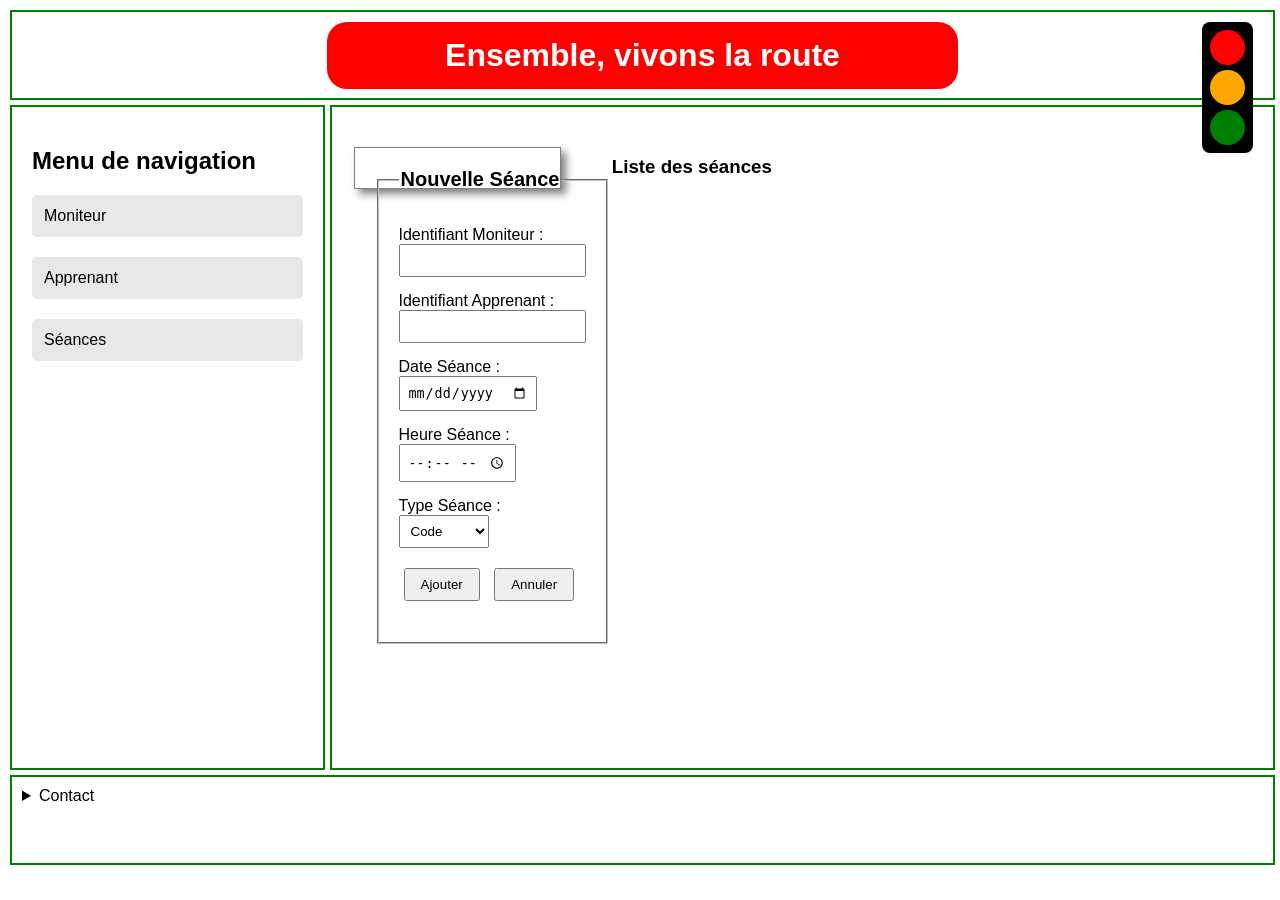
==== index.html @ ae5e243b "Finalisation du projet Web" ====
<!DOCTYPE html>
<html lang="fr">
<head>
    <meta charset="UTF-8">
    <meta name="viewport" content="width=device-width, initial-scale=1.0">
    <title>Ensemble, vivons la route</title>
    <link rel="stylesheet" href="assets/css/style.css">
</head>
<body class="home">

    <!-- Zone 1 : En-tête -->
    <header class="header">
        <h1>Ensemble, vivons la route</h1>

        <div class="traffic-light">
            <div class="light red"></div>
            <div class="light orange"></div>
            <div class="light green"></div>
        </div>
    </header>

    <!-- Zone 2 : Menu -->
    <nav class="navigation">
        <h2>Menu de navigation</h2>

        <ul>
            <li><a href="pages/moniteur.html" target="content">Moniteur</a></li>
            <li><a href="pages/apprenant.html" target="content">Apprenant</a></li>
            <li><a href="pages/seances.html" target="content">Séances</a></li>
        </ul>
    </nav>

    <!-- Zone 3 : Affichage -->
    <main class="content">
        <iframe name="content"
                src="pages/seances.html"
                title="Pages du projet">
        </iframe>
    </main>

    <!-- Zone 4 : Pied de page -->
    <footer class="footer">
        <details>
            <summary>Contact</summary>

            <table>
                <tr>
                    <th colspan="2">Téléphone</th>
                </tr>
                <tr>
                    <td>Fixe</td>
                    <td>Mobile</td>
                </tr>
                <tr>
                    <td>72 200 200</td>
                    <td>20 200 200</td>
                </tr>
            </table>
        </details>
    </footer>

    <script src="assets/js/app.js"></script>
</body>
</html>
---- assets/css/style.css ----
/* Général */
* {
    box-sizing: border-box;
}

body {
    margin: 10px;
    font-family: Arial, sans-serif;
}

/* Disposition Figure 1 */
body {
    display: grid;
    grid-template-columns: 25% 75%;
    grid-template-rows: 90px 1fr 90px;
    gap: 5px;
    min-height: 95vh;
}

/* Zone 1 */
.header {
    grid-column: 1 / 3;
    border: 2px solid green;
    display: flex;
    justify-content: center;
    align-items: center;
    position: relative;
}

/* Titre */
.header h1 {
    background-color: red;
    color: white;
    text-align: center;
    width: 50%;
    padding: 15px;
    border-radius: 20px;
    transition: 0.5s;
}

.header h1:hover {
    background-color: green;
    width: 100%;
}

/* Feu tricolore */
.traffic-light {
    position: absolute;
    right: 20px;
    top: 10px;
    background: black;
    padding: 8px;
    border-radius: 8px;
    display: flex;
    flex-direction: column;
    gap: 5px;
}

.light {
    width: 35px;
    height: 35px;
    border-radius: 50%;
}

.red {
    background-color: red;
    animation: redLight 5s infinite;
    animation-delay: 3s;
}

.orange {
    background-color: orange;
    animation: orangeLight 5s infinite;
}

.green {
    background-color: green;
    animation: greenLight 5s infinite;
    animation-delay: 6s;
}

@keyframes redLight {
    0%, 100% { background-color: red; }
    50% { background-color: gray; }
}

@keyframes orangeLight {
    0%, 100% { background-color: orange; }
    50% { background-color: gray; }
}

@keyframes greenLight {
    0%, 100% { background-color: green; }
    50% { background-color: gray; }
}

/* Zone 2 */
.navigation {
    border: 2px solid green;
    padding: 20px;
}

.navigation ul {
    list-style: none;
    padding: 0;
}

.navigation li {
    margin: 20px 0;
}

.navigation a {
    display: block;
    text-decoration: none;
    color: black;
    background-color: #e8e8e8;
    padding: 12px;
    border-radius: 5px;
    transition: 0.3s;
}

.navigation a:hover {
    box-shadow: 3px 3px 8px gray;
    background-color: lightgreen;
}

/* Zone 3 */
.content {
    border: 2px solid green;
    min-height: 400px;
}

.content iframe {
    width: 100%;
    height: 100%;
    min-height: 400px;
    border: none;
}

/* Zone 4 */
.footer {
    grid-column: 1 / 3;
    border: 2px solid green;
    padding: 10px;
}

.footer table {
    border-collapse: collapse;
    margin-top: 10px;
    width: 100%;
}

.footer td, .footer th {
    border: 1px solid black;
    padding: 8px;
    text-align: center;
}

/* Formulaires */
.form-container {
    width: 90%;
    max-width: 600px;
    margin: 30px auto;
    padding: 20px;
    border: 1px solid gray;
    box-shadow: 5px 5px 8px gray;
}

fieldset {
    padding: 20px;
}

legend {
    font-weight: bold;
    font-size: 20px;
}

.form-group {
    margin: 15px 0;
}

.form-group label {
    display: inline-block;
    width: 170px;
}

input, select {
    padding: 7px;
}

button {
    padding: 7px 15px;
    cursor: pointer;
    margin: 5px;
}

button:hover {
    background-color: lightgreen;
}

.message {
    margin-top: 15px;
    font-weight: bold;
}

.records {
    margin: 20px auto;
    width: 90%;
}

.records li {
    margin: 8px;
}

/* Petits écrans */
@media (max-width: 650px) {
    body {
        grid-template-columns: 1fr;
        grid-template-rows: auto;
    }

    .header, .footer {
        grid-column: 1;
    }

    .header h1 {
        font-size: 18px;
    }

    .navigation {
        grid-row: auto;
    }
}

body.home {
    display: grid;
    grid-template-columns: 25% 75%;
    grid-template-rows: 90px 1fr 90px;
    gap: 5px;
    min-height: 95vh;
}
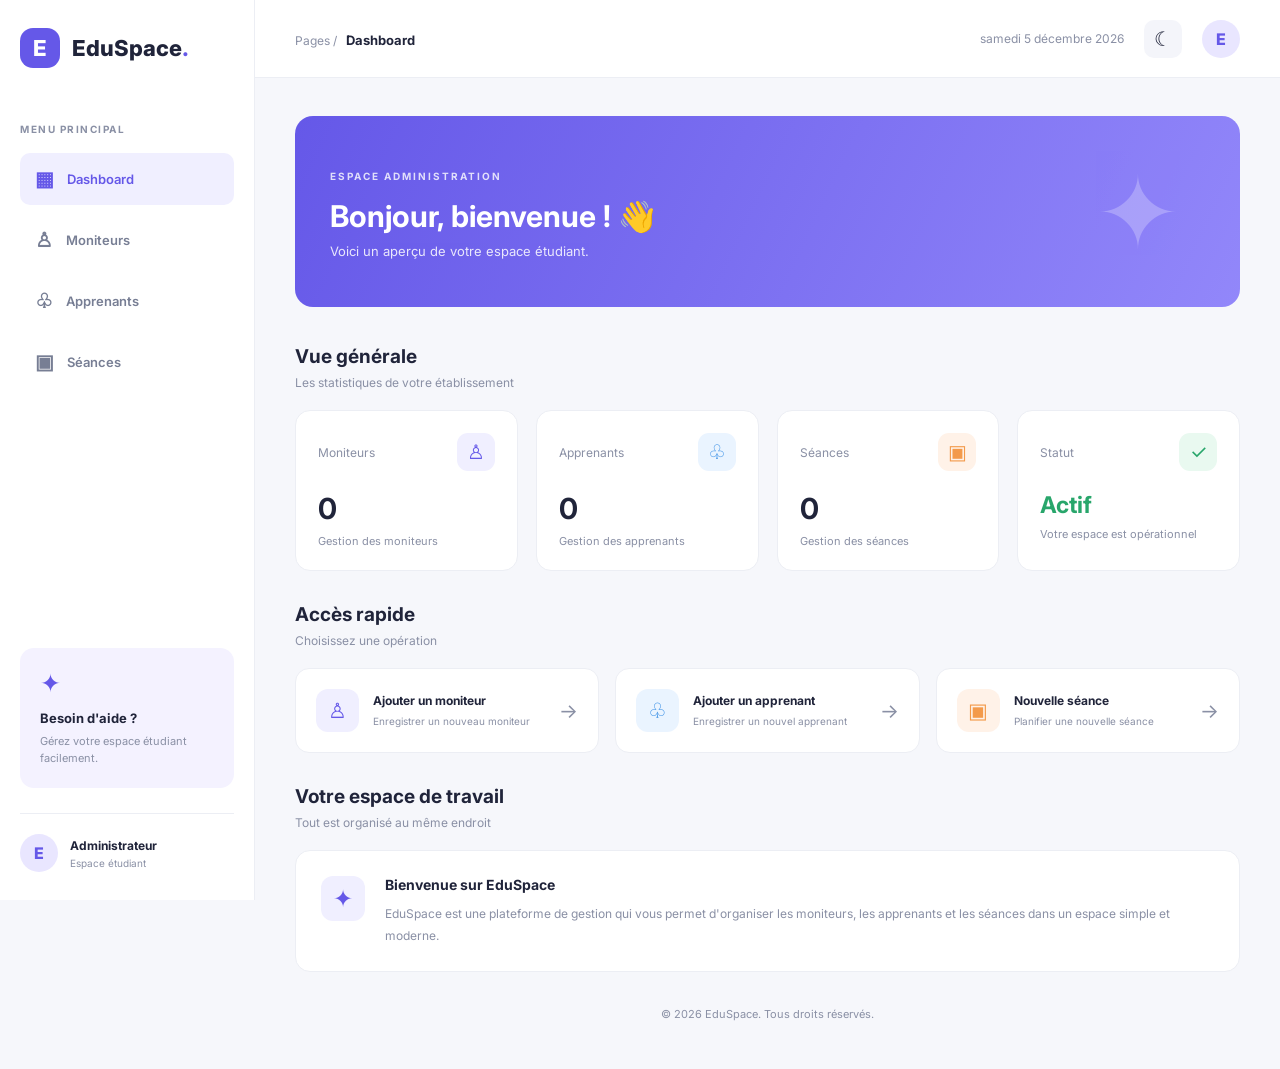
==== commit 13ab1180: "Modernisation du site EduSpace" ====
--- a/index.html
+++ b/index.html
@@ -4,62 +4,203 @@
 <head>
     <meta charset="UTF-8">
     <meta name="viewport" content="width=device-width, initial-scale=1.0">
-    <title>Ensemble, vivons la route</title>
+    <title>EduSpace | Gestion Étudiante</title>
     <link rel="stylesheet" href="assets/css/style.css">
+    <link rel="preconnect" href="https://fonts.googleapis.com">
+    <link href="https://fonts.googleapis.com/css2?family=Inter:wght@400;500;600;700;800&display=swap" rel="stylesheet">
 </head>
-<body class="home">
-
-    <!-- Zone 1 : En-tête -->
-    <header class="header">
-        <h1>Ensemble, vivons la route</h1>
-
-        <div class="traffic-light">
-            <div class="light red"></div>
-            <div class="light orange"></div>
-            <div class="light green"></div>
+
+<body>
+
+<div class="app">
+
+    <!-- SIDEBAR -->
+    <aside class="sidebar" id="sidebar">
+        <div class="brand">
+            <div class="brand-icon">E</div>
+            <span>EduSpace<span class="brand-dot">.</span></span>
         </div>
-    </header>
-
-    <!-- Zone 2 : Menu -->
-    <nav class="navigation">
-        <h2>Menu de navigation</h2>
-
-        <ul>
-            <li><a href="pages/moniteur.html" target="content">Moniteur</a></li>
-            <li><a href="pages/apprenant.html" target="content">Apprenant</a></li>
-            <li><a href="pages/seances.html" target="content">Séances</a></li>
-        </ul>
-    </nav>
-
-    <!-- Zone 3 : Affichage -->
-    <main class="content">
-        <iframe name="content"
-                src="pages/seances.html"
-                title="Pages du projet">
-        </iframe>
+
+        <div class="menu-label">MENU PRINCIPAL</div>
+
+        <nav class="navigation">
+            <a href="index.html" class="nav-link active">
+                <span>▦</span> Dashboard
+            </a>
+
+            <a href="pages/moniteur.html" class="nav-link">
+                <span>♙</span> Moniteurs
+            </a>
+
+            <a href="pages/apprenant.html" class="nav-link">
+                <span>♧</span> Apprenants
+            </a>
+
+            <a href="pages/seances.html" class="nav-link">
+                <span>▣</span> Séances
+            </a>
+        </nav>
+
+        <div class="sidebar-bottom">
+            <div class="help-card">
+                <div class="help-icon">✦</div>
+                <h3>Besoin d'aide ?</h3>
+                <p>Gérez votre espace étudiant facilement.</p>
+            </div>
+            <div class="profile">
+                <div class="avatar">E</div>
+                <div>
+                    <strong>Administrateur</strong>
+                    <small>Espace étudiant</small>
+                </div>
+            </div>
+        </div>
+    </aside>
+
+    <!-- MAIN CONTENT -->
+    <main class="main">
+
+        <header class="topbar">
+            <button class="menu-toggle" id="menuToggle">☰</button>
+
+            <div>
+                <span class="breadcrumb">Pages /</span>
+                <strong>Dashboard</strong>
+            </div>
+
+            <div class="top-actions">
+                <span class="today" id="today"></span>
+                <button class="theme-button" id="themeToggle" title="Changer le thème">☾</button>
+                <div class="avatar">E</div>
+            </div>
+        </header>
+
+        <section class="content">
+
+            <div class="welcome">
+                <div>
+                    <span class="welcome-tag">ESPACE ADMINISTRATION</span>
+                    <h1>Bonjour, bienvenue ! 👋</h1>
+                    <p>Voici un aperçu de votre espace étudiant.</p>
+                </div>
+                <div class="welcome-decoration">✦</div>
+            </div>
+
+            <!-- STATISTICS -->
+            <div class="section-heading">
+                <div>
+                    <h2>Vue générale</h2>
+                    <p>Les statistiques de votre établissement</p>
+                </div>
+            </div>
+
+            <div class="stats-grid">
+
+                <div class="stat-card purple">
+                    <div class="stat-top">
+                        <span>Moniteurs</span>
+                        <div class="stat-icon">♙</div>
+                    </div>
+                    <h2 id="moniteurCount">0</h2>
+                    <p>Gestion des moniteurs</p>
+                </div>
+
+                <div class="stat-card blue">
+                    <div class="stat-top">
+                        <span>Apprenants</span>
+                        <div class="stat-icon">♧</div>
+                    </div>
+                    <h2 id="apprenantCount">0</h2>
+                    <p>Gestion des apprenants</p>
+                </div>
+
+                <div class="stat-card orange">
+                    <div class="stat-top">
+                        <span>Séances</span>
+                        <div class="stat-icon">▣</div>
+                    </div>
+                    <h2 id="seanceCount">0</h2>
+                    <p>Gestion des séances</p>
+                </div>
+
+                <div class="stat-card green">
+                    <div class="stat-top">
+                        <span>Statut</span>
+                        <div class="stat-icon">✓</div>
+                    </div>
+                    <h2 class="status-text">Actif</h2>
+                    <p>Votre espace est opérationnel</p>
+                </div>
+
+            </div>
+
+            <!-- QUICK ACTIONS -->
+            <div class="section-heading">
+                <div>
+                    <h2>Accès rapide</h2>
+                    <p>Choisissez une opération</p>
+                </div>
+            </div>
+
+            <div class="actions-grid">
+
+                <a href="pages/moniteur.html" class="action-card">
+                    <div class="action-icon purple-bg">♙</div>
+                    <div>
+                        <h3>Ajouter un moniteur</h3>
+                        <p>Enregistrer un nouveau moniteur</p>
+                    </div>
+                    <span class="arrow">→</span>
+                </a>
+
+                <a href="pages/apprenant.html" class="action-card">
+                    <div class="action-icon blue-bg">♧</div>
+                    <div>
+                        <h3>Ajouter un apprenant</h3>
+                        <p>Enregistrer un nouvel apprenant</p>
+                    </div>
+                    <span class="arrow">→</span>
+                </a>
+
+                <a href="pages/seances.html" class="action-card">
+                    <div class="action-icon orange-bg">▣</div>
+                    <div>
+                        <h3>Nouvelle séance</h3>
+                        <p>Planifier une nouvelle séance</p>
+                    </div>
+                    <span class="arrow">→</span>
+                </a>
+
+            </div>
+
+            <!-- INFORMATION -->
+            <div class="section-heading">
+                <div>
+                    <h2>Votre espace de travail</h2>
+                    <p>Tout est organisé au même endroit</p>
+                </div>
+            </div>
+
+            <div class="info-card">
+                <div class="info-symbol">✦</div>
+                <div>
+                    <h3>Bienvenue sur EduSpace</h3>
+                    <p>
+                        EduSpace est une plateforme de gestion qui vous permet
+                        d'organiser les moniteurs, les apprenants et les séances
+                        dans un espace simple et moderne.
+                    </p>
+                </div>
+            </div>
+
+            <footer>
+                © <span id="year"></span> EduSpace. Tous droits réservés.
+            </footer>
+
+        </section>
     </main>
-
-    <!-- Zone 4 : Pied de page -->
-    <footer class="footer">
-        <details>
-            <summary>Contact</summary>
-
-            <table>
-                <tr>
-                    <th colspan="2">Téléphone</th>
-                </tr>
-                <tr>
-                    <td>Fixe</td>
-                    <td>Mobile</td>
-                </tr>
-                <tr>
-                    <td>72 200 200</td>
-                    <td>20 200 200</td>
-                </tr>
-            </table>
-        </details>
-    </footer>
-
-    <script src="assets/js/app.js"></script>
+</div>
+
+<script src="assets/js/app.js"></script>
 </body>
 </html>
--- a/assets/css/style.css
+++ b/assets/css/style.css
@@ -1,242 +1,599 @@
 
-/* Général */
+/* =========================
+   GENERAL
+========================= */
+
 * {
+    margin: 0;
+    padding: 0;
     box-sizing: border-box;
 }
 
+:root {
+    --primary: #6558e8;
+    --background: #f6f7fb;
+    --white: #ffffff;
+    --text: #20243a;
+    --muted: #8a90a5;
+    --border: #eceef4;
+    --sidebar-width: 255px;
+}
+
 body {
-    margin: 10px;
-    font-family: Arial, sans-serif;
-}
-
-/* Disposition Figure 1 */
-body {
-    display: grid;
-    grid-template-columns: 25% 75%;
-    grid-template-rows: 90px 1fr 90px;
-    gap: 5px;
-    min-height: 95vh;
-}
-
-/* Zone 1 */
-.header {
-    grid-column: 1 / 3;
-    border: 2px solid green;
-    display: flex;
-    justify-content: center;
-    align-items: center;
-    position: relative;
-}
-
-/* Titre */
-.header h1 {
-    background-color: red;
+    font-family: 'Inter', sans-serif;
+    background: var(--background);
+    color: var(--text);
+    transition: 0.3s;
+}
+
+a {
+    text-decoration: none;
+    color: inherit;
+}
+
+button {
+    font-family: inherit;
+    cursor: pointer;
+}
+
+.app {
+    min-height: 100vh;
+}
+
+/* =========================
+   SIDEBAR
+========================= */
+
+.sidebar {
+    width: var(--sidebar-width);
+    background: var(--white);
+    border-right: 1px solid var(--border);
+    position: fixed;
+    height: 100vh;
+    left: 0;
+    top: 0;
+    padding: 28px 20px;
+    display: flex;
+    flex-direction: column;
+    z-index: 100;
+}
+
+.brand {
+    display: flex;
+    align-items: center;
+    gap: 12px;
+    font-size: 22px;
+    font-weight: 800;
+    margin-bottom: 55px;
+}
+
+.brand-icon {
+    width: 40px;
+    height: 40px;
+    border-radius: 13px;
+    background: var(--primary);
     color: white;
+    display: grid;
+    place-items: center;
+    font-size: 22px;
+}
+
+.brand-dot {
+    color: var(--primary);
+}
+
+.menu-label {
+    font-size: 10px;
+    font-weight: 700;
+    letter-spacing: 1.5px;
+    color: var(--muted);
+    margin-bottom: 18px;
+}
+
+.navigation {
+    display: flex;
+    flex-direction: column;
+    gap: 9px;
+}
+
+.nav-link {
+    padding: 14px 15px;
+    display: flex;
+    align-items: center;
+    gap: 13px;
+    color: #777e94;
+    border-radius: 10px;
+    font-size: 13px;
+    font-weight: 600;
+    transition: 0.25s;
+}
+
+.nav-link span {
+    font-size: 20px;
+}
+
+.nav-link:hover,
+.nav-link.active {
+    background: #f0efff;
+    color: var(--primary);
+}
+
+.sidebar-bottom {
+    margin-top: auto;
+}
+
+.help-card {
+    padding: 20px;
+    background: #f4f2ff;
+    border-radius: 14px;
+    margin-bottom: 25px;
+}
+
+.help-icon {
+    color: var(--primary);
+    font-size: 25px;
+    margin-bottom: 12px;
+}
+
+.help-card h3 {
+    font-size: 13px;
+    margin-bottom: 7px;
+}
+
+.help-card p {
+    color: var(--muted);
+    font-size: 11px;
+    line-height: 1.6;
+}
+
+.profile {
+    display: flex;
+    align-items: center;
+    gap: 12px;
+    border-top: 1px solid var(--border);
+    padding-top: 20px;
+}
+
+.avatar {
+    width: 38px;
+    height: 38px;
+    border-radius: 50%;
+    display: grid;
+    place-items: center;
+    background: #e9e6ff;
+    color: var(--primary);
+    font-weight: 800;
+}
+
+.profile strong,
+.profile small {
+    display: block;
+}
+
+.profile strong {
+    font-size: 12px;
+}
+
+.profile small {
+    font-size: 10px;
+    color: var(--muted);
+    margin-top: 4px;
+}
+
+/* =========================
+   MAIN / TOPBAR
+========================= */
+
+.main {
+    margin-left: var(--sidebar-width);
+    min-height: 100vh;
+}
+
+.topbar {
+    height: 78px;
+    background: var(--white);
+    border-bottom: 1px solid var(--border);
+    display: flex;
+    align-items: center;
+    justify-content: space-between;
+    padding: 0 40px;
+}
+
+.breadcrumb {
+    color: var(--muted);
+    font-size: 12px;
+    margin-right: 5px;
+}
+
+.topbar strong {
+    font-size: 13px;
+}
+
+.top-actions {
+    display: flex;
+    align-items: center;
+    gap: 20px;
+}
+
+.today {
+    font-size: 12px;
+    color: var(--muted);
+}
+
+.theme-button,
+.menu-toggle {
+    border: none;
+    background: #f4f5fa;
+    color: var(--text);
+    width: 38px;
+    height: 38px;
+    border-radius: 10px;
+    font-size: 20px;
+}
+
+.menu-toggle {
+    display: none;
+}
+
+/* =========================
+   CONTENT
+========================= */
+
+.content {
+    padding: 38px 40px;
+    max-width: 1500px;
+    margin: auto;
+}
+
+.welcome {
+    background: linear-gradient(115deg, #6558e8, #9287fa);
+    border-radius: 18px;
+    padding: 35px;
+    color: white;
+    display: flex;
+    justify-content: space-between;
+    align-items: center;
+    overflow: hidden;
+    margin-bottom: 38px;
+}
+
+.welcome-tag {
+    font-size: 10px;
+    font-weight: 700;
+    letter-spacing: 2px;
+    opacity: 0.8;
+}
+
+.welcome h1 {
+    font-size: clamp(22px, 3vw, 30px);
+    margin: 14px 0 9px;
+}
+
+.welcome p {
+    font-size: 13px;
+    opacity: 0.85;
+}
+
+.welcome-decoration {
+    font-size: 100px;
+    opacity: 0.25;
+    padding-right: 25px;
+}
+
+.section-heading {
+    display: flex;
+    justify-content: space-between;
+    align-items: center;
+    margin-bottom: 20px;
+    margin-top: 32px;
+}
+
+.section-heading h2 {
+    font-size: 19px;
+    margin-bottom: 7px;
+}
+
+.section-heading p {
+    font-size: 12px;
+    color: var(--muted);
+}
+
+/* =========================
+   STATISTICS
+========================= */
+
+.stats-grid {
+    display: grid;
+    grid-template-columns: repeat(4, 1fr);
+    gap: 18px;
+}
+
+.stat-card {
+    padding: 22px;
+    background: var(--white);
+    border: 1px solid var(--border);
+    border-radius: 15px;
+    transition: 0.3s;
+}
+
+.stat-card:hover {
+    transform: translateY(-5px);
+    box-shadow: 0 10px 25px rgba(40, 40, 80, 0.07);
+}
+
+.stat-top {
+    display: flex;
+    justify-content: space-between;
+    align-items: center;
+    color: var(--muted);
+    font-size: 12px;
+}
+
+.stat-icon {
+    width: 38px;
+    height: 38px;
+    border-radius: 11px;
+    display: grid;
+    place-items: center;
+    font-size: 20px;
+}
+
+.purple .stat-icon {
+    background: #f0efff;
+    color: #6558e8;
+}
+
+.blue .stat-icon {
+    background: #eaf4ff;
+    color: #368de5;
+}
+
+.orange .stat-icon {
+    background: #fff2e8;
+    color: #f39a4b;
+}
+
+.green .stat-icon {
+    background: #e9f9f0;
+    color: #28a66b;
+}
+
+.stat-card h2 {
+    font-size: 29px;
+    margin: 20px 0 8px;
+}
+
+.stat-card p {
+    color: var(--muted);
+    font-size: 11px;
+}
+
+.status-text {
+    color: #28a66b;
+    font-size: 23px !important;
+}
+
+/* =========================
+   QUICK ACTIONS
+========================= */
+
+.actions-grid {
+    display: grid;
+    grid-template-columns: repeat(3, 1fr);
+    gap: 16px;
+}
+
+.action-card {
+    background: var(--white);
+    border: 1px solid var(--border);
+    border-radius: 14px;
+    padding: 20px;
+    display: flex;
+    align-items: center;
+    gap: 14px;
+    transition: 0.25s;
+}
+
+.action-card:hover {
+    transform: translateY(-4px);
+    border-color: var(--primary);
+    box-shadow: 0 8px 20px rgba(40, 40, 80, 0.06);
+}
+
+.action-icon {
+    min-width: 43px;
+    height: 43px;
+    display: grid;
+    place-items: center;
+    border-radius: 12px;
+    font-size: 21px;
+}
+
+.purple-bg {
+    background: #f0efff;
+    color: #6558e8;
+}
+
+.blue-bg {
+    background: #eaf4ff;
+    color: #368de5;
+}
+
+.orange-bg {
+    background: #fff2e8;
+    color: #f39a4b;
+}
+
+.action-card h3 {
+    font-size: 12px;
+    margin-bottom: 6px;
+}
+
+.action-card p {
+    font-size: 10px;
+    color: var(--muted);
+    line-height: 1.5;
+}
+
+.arrow {
+    margin-left: auto;
+    font-size: 20px;
+    color: var(--muted);
+}
+
+/* =========================
+   INFORMATION
+========================= */
+
+.info-card {
+    display: flex;
+    gap: 20px;
+    padding: 25px;
+    background: var(--white);
+    border: 1px solid var(--border);
+    border-radius: 15px;
+    align-items: flex-start;
+}
+
+.info-symbol {
+    width: 45px;
+    height: 45px;
+    display: grid;
+    place-items: center;
+    border-radius: 12px;
+    background: #f0efff;
+    color: var(--primary);
+    font-size: 24px;
+}
+
+.info-card h3 {
+    font-size: 14px;
+    margin-bottom: 10px;
+}
+
+.info-card p {
+    font-size: 12px;
+    line-height: 1.8;
+    color: var(--muted);
+}
+
+footer {
     text-align: center;
-    width: 50%;
-    padding: 15px;
-    border-radius: 20px;
-    transition: 0.5s;
-}
-
-.header h1:hover {
-    background-color: green;
-    width: 100%;
-}
-
-/* Feu tricolore */
-.traffic-light {
-    position: absolute;
-    right: 20px;
-    top: 10px;
-    background: black;
-    padding: 8px;
-    border-radius: 8px;
-    display: flex;
-    flex-direction: column;
-    gap: 5px;
-}
-
-.light {
-    width: 35px;
-    height: 35px;
-    border-radius: 50%;
-}
-
-.red {
-    background-color: red;
-    animation: redLight 5s infinite;
-    animation-delay: 3s;
-}
-
-.orange {
-    background-color: orange;
-    animation: orangeLight 5s infinite;
-}
-
-.green {
-    background-color: green;
-    animation: greenLight 5s infinite;
-    animation-delay: 6s;
-}
-
-@keyframes redLight {
-    0%, 100% { background-color: red; }
-    50% { background-color: gray; }
-}
-
-@keyframes orangeLight {
-    0%, 100% { background-color: orange; }
-    50% { background-color: gray; }
-}
-
-@keyframes greenLight {
-    0%, 100% { background-color: green; }
-    50% { background-color: gray; }
-}
-
-/* Zone 2 */
-.navigation {
-    border: 2px solid green;
-    padding: 20px;
-}
-
-.navigation ul {
-    list-style: none;
-    padding: 0;
-}
-
-.navigation li {
-    margin: 20px 0;
-}
-
-.navigation a {
-    display: block;
-    text-decoration: none;
-    color: black;
-    background-color: #e8e8e8;
-    padding: 12px;
-    border-radius: 5px;
-    transition: 0.3s;
-}
-
-.navigation a:hover {
-    box-shadow: 3px 3px 8px gray;
-    background-color: lightgreen;
-}
-
-/* Zone 3 */
-.content {
-    border: 2px solid green;
-    min-height: 400px;
-}
-
-.content iframe {
-    width: 100%;
-    height: 100%;
-    min-height: 400px;
-    border: none;
-}
-
-/* Zone 4 */
-.footer {
-    grid-column: 1 / 3;
-    border: 2px solid green;
-    padding: 10px;
-}
-
-.footer table {
-    border-collapse: collapse;
-    margin-top: 10px;
-    width: 100%;
-}
-
-.footer td, .footer th {
-    border: 1px solid black;
-    padding: 8px;
-    text-align: center;
-}
-
-/* Formulaires */
-.form-container {
-    width: 90%;
-    max-width: 600px;
-    margin: 30px auto;
-    padding: 20px;
-    border: 1px solid gray;
-    box-shadow: 5px 5px 8px gray;
-}
-
-fieldset {
-    padding: 20px;
-}
-
-legend {
-    font-weight: bold;
-    font-size: 20px;
-}
-
-.form-group {
-    margin: 15px 0;
-}
-
-.form-group label {
-    display: inline-block;
-    width: 170px;
-}
-
-input, select {
-    padding: 7px;
-}
-
-button {
-    padding: 7px 15px;
-    cursor: pointer;
-    margin: 5px;
-}
-
-button:hover {
-    background-color: lightgreen;
-}
-
-.message {
-    margin-top: 15px;
-    font-weight: bold;
-}
-
-.records {
-    margin: 20px auto;
-    width: 90%;
-}
-
-.records li {
-    margin: 8px;
-}
-
-/* Petits écrans */
-@media (max-width: 650px) {
-    body {
+    color: var(--muted);
+    font-size: 11px;
+    padding: 35px 0 10px;
+}
+
+/* =========================
+   DARK MODE
+========================= */
+
+body.dark {
+    --background: #151624;
+    --white: #202235;
+    --text: #f0f1fa;
+    --muted: #a0a4b8;
+    --border: #303247;
+}
+
+body.dark .nav-link:hover,
+body.dark .nav-link.active {
+    background: #33304f;
+}
+
+body.dark .help-card,
+body.dark .theme-button,
+body.dark .menu-toggle {
+    background: #30304a;
+}
+
+body.dark .help-card {
+    color: white;
+}
+
+body.dark .purple-bg,
+body.dark .blue-bg,
+body.dark .orange-bg,
+body.dark .info-symbol,
+body.dark .avatar {
+    background: #30304a;
+}
+
+body.dark .topbar,
+body.dark .sidebar {
+    border-color: var(--border);
+}
+
+/* =========================
+   RESPONSIVE
+========================= */
+
+@media (max-width: 1050px) {
+    .stats-grid {
+        grid-template-columns: repeat(2, 1fr);
+    }
+
+    .actions-grid {
         grid-template-columns: 1fr;
-        grid-template-rows: auto;
-    }
-
-    .header, .footer {
-        grid-column: 1;
-    }
-
-    .header h1 {
-        font-size: 18px;
-    }
-
-    .navigation {
-        grid-row: auto;
-    }
-}
-
-body.home {
-    display: grid;
-    grid-template-columns: 25% 75%;
-    grid-template-rows: 90px 1fr 90px;
-    gap: 5px;
-    min-height: 95vh;
-}+    }
+}
+
+@media (max-width: 700px) {
+    .sidebar {
+        transform: translateX(-100%);
+        transition: 0.3s;
+    }
+
+    .sidebar.show {
+        transform: translateX(0);
+    }
+
+    .main {
+        margin-left: 0;
+    }
+
+    .topbar {
+        padding: 0 18px;
+        gap: 12px;
+    }
+
+    .menu-toggle {
+        display: block;
+    }
+
+    .today {
+        display: none;
+    }
+
+    .content {
+        padding: 22px 16px;
+    }
+
+    .welcome {
+        padding: 25px 20px;
+    }
+
+    .welcome-decoration {
+        font-size: 55px;
+        padding: 0;
+    }
+
+    .stats-grid {
+        grid-template-columns: 1fr 1fr;
+        gap: 10px;
+    }
+
+    .stat-card {
+        padding: 15px;
+    }
+
+    .stat-card h2 {
+        font-size: 23px;
+    }
+}
+
+@media (max-width: 380px) {
+    .stats-grid {
+        grid-template-columns: 1fr;
+    }
+}
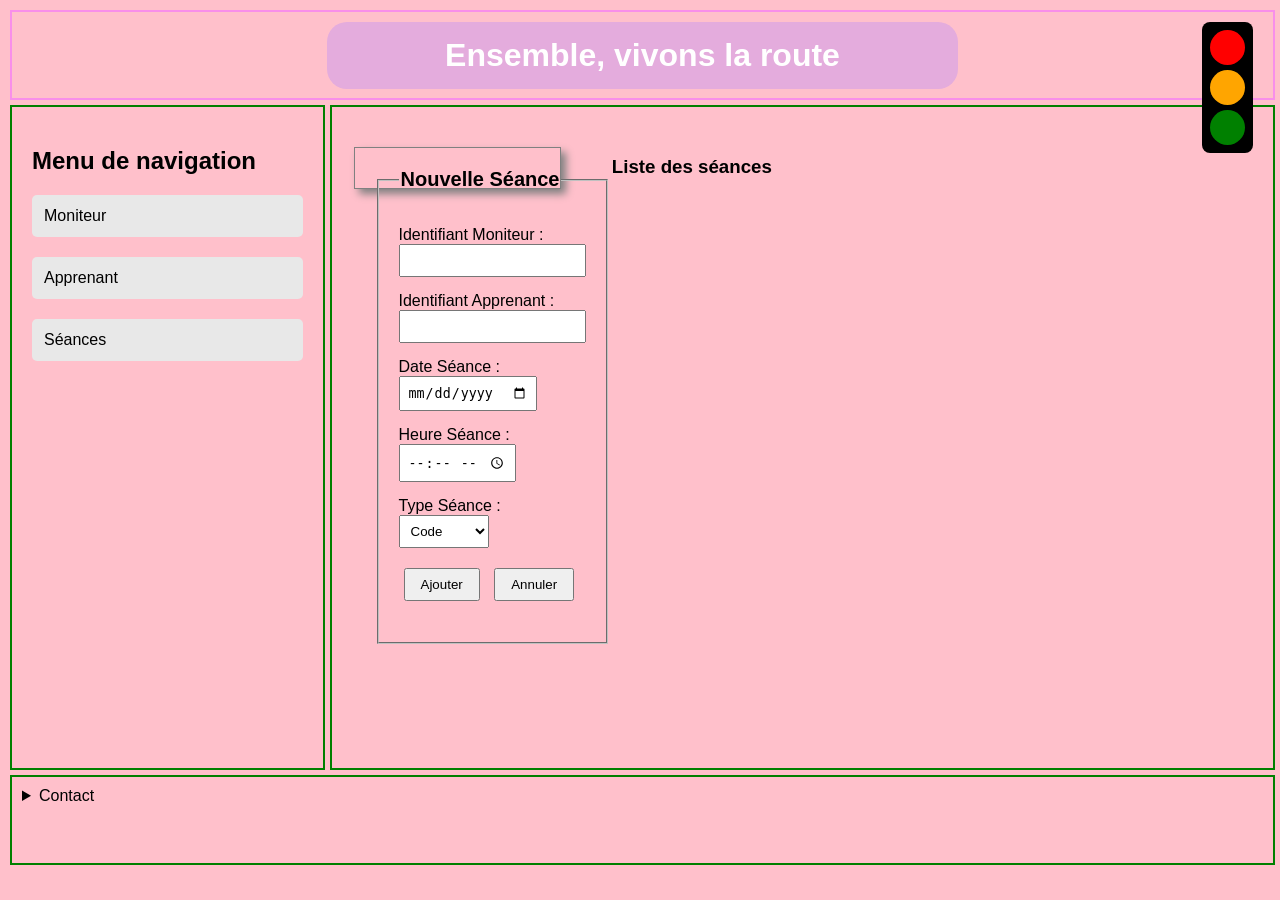
==== commit f399b256: "Modernisation du site" ====
--- a/index.html
+++ b/index.html
@@ -4,203 +4,62 @@
 <head>
     <meta charset="UTF-8">
     <meta name="viewport" content="width=device-width, initial-scale=1.0">
-    <title>EduSpace | Gestion Étudiante</title>
+    <title>Ensemble, vivons la route</title>
     <link rel="stylesheet" href="assets/css/style.css">
-    <link rel="preconnect" href="https://fonts.googleapis.com">
-    <link href="https://fonts.googleapis.com/css2?family=Inter:wght@400;500;600;700;800&display=swap" rel="stylesheet">
 </head>
+<body class="home">
 
-<body>
+    <!-- Zone 1 : En-tête -->
+    <header class="header">
+        <h1>Ensemble, vivons la route</h1>
 
-<div class="app">
+        <div class="traffic-light">
+            <div class="light red"></div>
+            <div class="light orange"></div>
+            <div class="light green"></div>
+        </div>
+    </header>
 
-    <!-- SIDEBAR -->
-    <aside class="sidebar" id="sidebar">
-        <div class="brand">
-            <div class="brand-icon">E</div>
-            <span>EduSpace<span class="brand-dot">.</span></span>
-        </div>
+    <!-- Zone 2 : Menu -->
+    <nav class="navigation">
+        <h2>Menu de navigation</h2>
 
-        <div class="menu-label">MENU PRINCIPAL</div>
+        <ul>
+            <li><a href="pages/moniteur.html" target="content">Moniteur</a></li>
+            <li><a href="pages/apprenant.html" target="content">Apprenant</a></li>
+            <li><a href="pages/seances.html" target="content">Séances</a></li>
+        </ul>
+    </nav>
 
-        <nav class="navigation">
-            <a href="index.html" class="nav-link active">
-                <span>▦</span> Dashboard
-            </a>
+    <!-- Zone 3 : Affichage -->
+    <main class="content">
+        <iframe name="content"
+                src="pages/seances.html"
+                title="Pages du projet">
+        </iframe>
+    </main>
 
-            <a href="pages/moniteur.html" class="nav-link">
-                <span>♙</span> Moniteurs
-            </a>
+    <!-- Zone 4 : Pied de page -->
+    <footer class="footer">
+        <details>
+            <summary>Contact</summary>
 
-            <a href="pages/apprenant.html" class="nav-link">
-                <span>♧</span> Apprenants
-            </a>
+            <table>
+                <tr>
+                    <th colspan="2">Téléphone</th>
+                </tr>
+                <tr>
+                    <td>Fixe</td>
+                    <td>Mobile</td>
+                </tr>
+                <tr>
+                    <td>72 200 200</td>
+                    <td>20 200 200</td>
+                </tr>
+            </table>
+        </details>
+    </footer>
 
-            <a href="pages/seances.html" class="nav-link">
-                <span>▣</span> Séances
-            </a>
-        </nav>
-
-        <div class="sidebar-bottom">
-            <div class="help-card">
-                <div class="help-icon">✦</div>
-                <h3>Besoin d'aide ?</h3>
-                <p>Gérez votre espace étudiant facilement.</p>
-            </div>
-            <div class="profile">
-                <div class="avatar">E</div>
-                <div>
-                    <strong>Administrateur</strong>
-                    <small>Espace étudiant</small>
-                </div>
-            </div>
-        </div>
-    </aside>
-
-    <!-- MAIN CONTENT -->
-    <main class="main">
-
-        <header class="topbar">
-            <button class="menu-toggle" id="menuToggle">☰</button>
-
-            <div>
-                <span class="breadcrumb">Pages /</span>
-                <strong>Dashboard</strong>
-            </div>
-
-            <div class="top-actions">
-                <span class="today" id="today"></span>
-                <button class="theme-button" id="themeToggle" title="Changer le thème">☾</button>
-                <div class="avatar">E</div>
-            </div>
-        </header>
-
-        <section class="content">
-
-            <div class="welcome">
-                <div>
-                    <span class="welcome-tag">ESPACE ADMINISTRATION</span>
-                    <h1>Bonjour, bienvenue ! 👋</h1>
-                    <p>Voici un aperçu de votre espace étudiant.</p>
-                </div>
-                <div class="welcome-decoration">✦</div>
-            </div>
-
-            <!-- STATISTICS -->
-            <div class="section-heading">
-                <div>
-                    <h2>Vue générale</h2>
-                    <p>Les statistiques de votre établissement</p>
-                </div>
-            </div>
-
-            <div class="stats-grid">
-
-                <div class="stat-card purple">
-                    <div class="stat-top">
-                        <span>Moniteurs</span>
-                        <div class="stat-icon">♙</div>
-                    </div>
-                    <h2 id="moniteurCount">0</h2>
-                    <p>Gestion des moniteurs</p>
-                </div>
-
-                <div class="stat-card blue">
-                    <div class="stat-top">
-                        <span>Apprenants</span>
-                        <div class="stat-icon">♧</div>
-                    </div>
-                    <h2 id="apprenantCount">0</h2>
-                    <p>Gestion des apprenants</p>
-                </div>
-
-                <div class="stat-card orange">
-                    <div class="stat-top">
-                        <span>Séances</span>
-                        <div class="stat-icon">▣</div>
-                    </div>
-                    <h2 id="seanceCount">0</h2>
-                    <p>Gestion des séances</p>
-                </div>
-
-                <div class="stat-card green">
-                    <div class="stat-top">
-                        <span>Statut</span>
-                        <div class="stat-icon">✓</div>
-                    </div>
-                    <h2 class="status-text">Actif</h2>
-                    <p>Votre espace est opérationnel</p>
-                </div>
-
-            </div>
-
-            <!-- QUICK ACTIONS -->
-            <div class="section-heading">
-                <div>
-                    <h2>Accès rapide</h2>
-                    <p>Choisissez une opération</p>
-                </div>
-            </div>
-
-            <div class="actions-grid">
-
-                <a href="pages/moniteur.html" class="action-card">
-                    <div class="action-icon purple-bg">♙</div>
-                    <div>
-                        <h3>Ajouter un moniteur</h3>
-                        <p>Enregistrer un nouveau moniteur</p>
-                    </div>
-                    <span class="arrow">→</span>
-                </a>
-
-                <a href="pages/apprenant.html" class="action-card">
-                    <div class="action-icon blue-bg">♧</div>
-                    <div>
-                        <h3>Ajouter un apprenant</h3>
-                        <p>Enregistrer un nouvel apprenant</p>
-                    </div>
-                    <span class="arrow">→</span>
-                </a>
-
-                <a href="pages/seances.html" class="action-card">
-                    <div class="action-icon orange-bg">▣</div>
-                    <div>
-                        <h3>Nouvelle séance</h3>
-                        <p>Planifier une nouvelle séance</p>
-                    </div>
-                    <span class="arrow">→</span>
-                </a>
-
-            </div>
-
-            <!-- INFORMATION -->
-            <div class="section-heading">
-                <div>
-                    <h2>Votre espace de travail</h2>
-                    <p>Tout est organisé au même endroit</p>
-                </div>
-            </div>
-
-            <div class="info-card">
-                <div class="info-symbol">✦</div>
-                <div>
-                    <h3>Bienvenue sur EduSpace</h3>
-                    <p>
-                        EduSpace est une plateforme de gestion qui vous permet
-                        d'organiser les moniteurs, les apprenants et les séances
-                        dans un espace simple et moderne.
-                    </p>
-                </div>
-            </div>
-
-            <footer>
-                © <span id="year"></span> EduSpace. Tous droits réservés.
-            </footer>
-
-        </section>
-    </main>
-</div>
-
-<script src="assets/js/app.js"></script>
+    <script src="assets/js/app.js"></script>
 </body>
 </html>
--- a/assets/css/style.css
+++ b/assets/css/style.css
@@ -1,599 +1,242 @@
 
-/* =========================
-   GENERAL
-========================= */
-
+/* Général */
 * {
-    margin: 0;
-    padding: 0;
     box-sizing: border-box;
 }
 
-:root {
-    --primary: #6558e8;
-    --background: #f6f7fb;
-    --white: #ffffff;
-    --text: #20243a;
-    --muted: #8a90a5;
-    --border: #eceef4;
-    --sidebar-width: 255px;
-}
-
+body { background-color: pink;
+    margin: 10px;
+    font-family: Arial, sans-serif;
+}
+
+/* Disposition Figure 1 */
 body {
-    font-family: 'Inter', sans-serif;
-    background: var(--background);
-    color: var(--text);
-    transition: 0.3s;
-}
-
-a {
-    text-decoration: none;
-    color: inherit;
-}
-
-button {
-    font-family: inherit;
-    cursor: pointer;
-}
-
-.app {
-    min-height: 100vh;
-}
-
-/* =========================
-   SIDEBAR
-========================= */
-
-.sidebar {
-    width: var(--sidebar-width);
-    background: var(--white);
-    border-right: 1px solid var(--border);
-    position: fixed;
-    height: 100vh;
-    left: 0;
-    top: 0;
-    padding: 28px 20px;
+    display: grid;
+    grid-template-columns: 25% 75%;
+    grid-template-rows: 90px 1fr 90px;
+    gap: 5px;
+    min-height: 95vh;
+}
+
+/* Zone 1 */
+.header {
+    grid-column: 1 / 3;
+    border: 2px solid rgb(248, 143, 234);
+    display: flex;
+    justify-content: center;
+    align-items: center;
+    position: relative;
+}
+
+/* Titre */
+.header h1 {
+    background-color: rgb(228, 172, 221);
+    color: white;
+    text-align: center;
+    width: 50%;
+    padding: 15px;
+    border-radius: 20px;
+    transition: 0.5s;
+}
+
+.header h1:hover {
+    background-color: rgb(239, 157, 237);
+    width: 100%;
+}
+
+/* Feu tricolore */
+.traffic-light {
+    position: absolute;
+    right: 20px;
+    top: 10px;
+    background: black;
+    padding: 8px;
+    border-radius: 8px;
     display: flex;
     flex-direction: column;
-    z-index: 100;
-}
-
-.brand {
-    display: flex;
-    align-items: center;
-    gap: 12px;
-    font-size: 22px;
-    font-weight: 800;
-    margin-bottom: 55px;
-}
-
-.brand-icon {
-    width: 40px;
-    height: 40px;
-    border-radius: 13px;
-    background: var(--primary);
-    color: white;
+    gap: 5px;
+}
+
+.light {
+    width: 35px;
+    height: 35px;
+    border-radius: 50%;
+}
+
+.red {
+    background-color: red;
+    animation: redLight 5s infinite;
+    animation-delay: 3s;
+}
+
+.orange {
+    background-color: orange;
+    animation: orangeLight 5s infinite;
+}
+
+.green {
+    background-color: green;
+    animation: greenLight 5s infinite;
+    animation-delay: 6s;
+}
+
+@keyframes redLight {
+    0%, 100% { background-color: red; }
+    50% { background-color: gray; }
+}
+
+@keyframes orangeLight {
+    0%, 100% { background-color: orange; }
+    50% { background-color: gray; }
+}
+
+@keyframes greenLight {
+    0%, 100% { background-color: green; }
+    50% { background-color: gray; }
+}
+
+/* Zone 2 */
+.navigation {
+    border: 2px solid green;
+    padding: 20px;
+}
+
+.navigation ul {
+    list-style: none;
+    padding: 0;
+}
+
+.navigation li {
+    margin: 20px 0;
+}
+
+.navigation a {
+    display: block;
+    text-decoration: none;
+    color: black;
+    background-color: #e8e8e8;
+    padding: 12px;
+    border-radius: 5px;
+    transition: 0.3s;
+}
+
+.navigation a:hover {
+    box-shadow: 3px 3px 8px gray;
+    background-color: lightgreen;
+}
+
+/* Zone 3 */
+.content {
+    border: 2px solid green;
+    min-height: 400px;
+}
+
+.content iframe {
+    width: 100%;
+    height: 100%;
+    min-height: 400px;
+    border: none;
+}
+
+/* Zone 4 */
+.footer {
+    grid-column: 1 / 3;
+    border: 2px solid green;
+    padding: 10px;
+}
+
+.footer table {
+    border-collapse: collapse;
+    margin-top: 10px;
+    width: 100%;
+}
+
+.footer td, .footer th {
+    border: 1px solid black;
+    padding: 8px;
+    text-align: center;
+}
+
+/* Formulaires */
+.form-container {
+    width: 90%;
+    max-width: 600px;
+    margin: 30px auto;
+    padding: 20px;
+    border: 1px solid gray;
+    box-shadow: 5px 5px 8px gray;
+}
+
+fieldset {
+    padding: 20px;
+}
+
+legend {
+    font-weight: bold;
+    font-size: 20px;
+}
+
+.form-group {
+    margin: 15px 0;
+}
+
+.form-group label {
+    display: inline-block;
+    width: 170px;
+}
+
+input, select {
+    padding: 7px;
+}
+
+button {
+    padding: 7px 15px;
+    cursor: pointer;
+    margin: 5px;
+}
+
+button:hover {
+    background-color: lightgreen;
+}
+
+.message {
+    margin-top: 15px;
+    font-weight: bold;
+}
+
+.records {
+    margin: 20px auto;
+    width: 90%;
+}
+
+.records li {
+    margin: 8px;
+}
+
+/* Petits écrans */
+@media (max-width: 650px) {
+    body {
+        grid-template-columns: 1fr;
+        grid-template-rows: auto;
+    }
+
+    .header, .footer {
+        grid-column: 1;
+    }
+
+    .header h1 {
+        font-size: 18px;
+    }
+
+    .navigation {
+        grid-row: auto;
+    }
+}
+
+body.home {
     display: grid;
-    place-items: center;
-    font-size: 22px;
-}
-
-.brand-dot {
-    color: var(--primary);
-}
-
-.menu-label {
-    font-size: 10px;
-    font-weight: 700;
-    letter-spacing: 1.5px;
-    color: var(--muted);
-    margin-bottom: 18px;
-}
-
-.navigation {
-    display: flex;
-    flex-direction: column;
-    gap: 9px;
-}
-
-.nav-link {
-    padding: 14px 15px;
-    display: flex;
-    align-items: center;
-    gap: 13px;
-    color: #777e94;
-    border-radius: 10px;
-    font-size: 13px;
-    font-weight: 600;
-    transition: 0.25s;
-}
-
-.nav-link span {
-    font-size: 20px;
-}
-
-.nav-link:hover,
-.nav-link.active {
-    background: #f0efff;
-    color: var(--primary);
-}
-
-.sidebar-bottom {
-    margin-top: auto;
-}
-
-.help-card {
-    padding: 20px;
-    background: #f4f2ff;
-    border-radius: 14px;
-    margin-bottom: 25px;
-}
-
-.help-icon {
-    color: var(--primary);
-    font-size: 25px;
-    margin-bottom: 12px;
-}
-
-.help-card h3 {
-    font-size: 13px;
-    margin-bottom: 7px;
-}
-
-.help-card p {
-    color: var(--muted);
-    font-size: 11px;
-    line-height: 1.6;
-}
-
-.profile {
-    display: flex;
-    align-items: center;
-    gap: 12px;
-    border-top: 1px solid var(--border);
-    padding-top: 20px;
-}
-
-.avatar {
-    width: 38px;
-    height: 38px;
-    border-radius: 50%;
-    display: grid;
-    place-items: center;
-    background: #e9e6ff;
-    color: var(--primary);
-    font-weight: 800;
-}
-
-.profile strong,
-.profile small {
-    display: block;
-}
-
-.profile strong {
-    font-size: 12px;
-}
-
-.profile small {
-    font-size: 10px;
-    color: var(--muted);
-    margin-top: 4px;
-}
-
-/* =========================
-   MAIN / TOPBAR
-========================= */
-
-.main {
-    margin-left: var(--sidebar-width);
-    min-height: 100vh;
-}
-
-.topbar {
-    height: 78px;
-    background: var(--white);
-    border-bottom: 1px solid var(--border);
-    display: flex;
-    align-items: center;
-    justify-content: space-between;
-    padding: 0 40px;
-}
-
-.breadcrumb {
-    color: var(--muted);
-    font-size: 12px;
-    margin-right: 5px;
-}
-
-.topbar strong {
-    font-size: 13px;
-}
-
-.top-actions {
-    display: flex;
-    align-items: center;
-    gap: 20px;
-}
-
-.today {
-    font-size: 12px;
-    color: var(--muted);
-}
-
-.theme-button,
-.menu-toggle {
-    border: none;
-    background: #f4f5fa;
-    color: var(--text);
-    width: 38px;
-    height: 38px;
-    border-radius: 10px;
-    font-size: 20px;
-}
-
-.menu-toggle {
-    display: none;
-}
-
-/* =========================
-   CONTENT
-========================= */
-
-.content {
-    padding: 38px 40px;
-    max-width: 1500px;
-    margin: auto;
-}
-
-.welcome {
-    background: linear-gradient(115deg, #6558e8, #9287fa);
-    border-radius: 18px;
-    padding: 35px;
-    color: white;
-    display: flex;
-    justify-content: space-between;
-    align-items: center;
-    overflow: hidden;
-    margin-bottom: 38px;
-}
-
-.welcome-tag {
-    font-size: 10px;
-    font-weight: 700;
-    letter-spacing: 2px;
-    opacity: 0.8;
-}
-
-.welcome h1 {
-    font-size: clamp(22px, 3vw, 30px);
-    margin: 14px 0 9px;
-}
-
-.welcome p {
-    font-size: 13px;
-    opacity: 0.85;
-}
-
-.welcome-decoration {
-    font-size: 100px;
-    opacity: 0.25;
-    padding-right: 25px;
-}
-
-.section-heading {
-    display: flex;
-    justify-content: space-between;
-    align-items: center;
-    margin-bottom: 20px;
-    margin-top: 32px;
-}
-
-.section-heading h2 {
-    font-size: 19px;
-    margin-bottom: 7px;
-}
-
-.section-heading p {
-    font-size: 12px;
-    color: var(--muted);
-}
-
-/* =========================
-   STATISTICS
-========================= */
-
-.stats-grid {
-    display: grid;
-    grid-template-columns: repeat(4, 1fr);
-    gap: 18px;
-}
-
-.stat-card {
-    padding: 22px;
-    background: var(--white);
-    border: 1px solid var(--border);
-    border-radius: 15px;
-    transition: 0.3s;
-}
-
-.stat-card:hover {
-    transform: translateY(-5px);
-    box-shadow: 0 10px 25px rgba(40, 40, 80, 0.07);
-}
-
-.stat-top {
-    display: flex;
-    justify-content: space-between;
-    align-items: center;
-    color: var(--muted);
-    font-size: 12px;
-}
-
-.stat-icon {
-    width: 38px;
-    height: 38px;
-    border-radius: 11px;
-    display: grid;
-    place-items: center;
-    font-size: 20px;
-}
-
-.purple .stat-icon {
-    background: #f0efff;
-    color: #6558e8;
-}
-
-.blue .stat-icon {
-    background: #eaf4ff;
-    color: #368de5;
-}
-
-.orange .stat-icon {
-    background: #fff2e8;
-    color: #f39a4b;
-}
-
-.green .stat-icon {
-    background: #e9f9f0;
-    color: #28a66b;
-}
-
-.stat-card h2 {
-    font-size: 29px;
-    margin: 20px 0 8px;
-}
-
-.stat-card p {
-    color: var(--muted);
-    font-size: 11px;
-}
-
-.status-text {
-    color: #28a66b;
-    font-size: 23px !important;
-}
-
-/* =========================
-   QUICK ACTIONS
-========================= */
-
-.actions-grid {
-    display: grid;
-    grid-template-columns: repeat(3, 1fr);
-    gap: 16px;
-}
-
-.action-card {
-    background: var(--white);
-    border: 1px solid var(--border);
-    border-radius: 14px;
-    padding: 20px;
-    display: flex;
-    align-items: center;
-    gap: 14px;
-    transition: 0.25s;
-}
-
-.action-card:hover {
-    transform: translateY(-4px);
-    border-color: var(--primary);
-    box-shadow: 0 8px 20px rgba(40, 40, 80, 0.06);
-}
-
-.action-icon {
-    min-width: 43px;
-    height: 43px;
-    display: grid;
-    place-items: center;
-    border-radius: 12px;
-    font-size: 21px;
-}
-
-.purple-bg {
-    background: #f0efff;
-    color: #6558e8;
-}
-
-.blue-bg {
-    background: #eaf4ff;
-    color: #368de5;
-}
-
-.orange-bg {
-    background: #fff2e8;
-    color: #f39a4b;
-}
-
-.action-card h3 {
-    font-size: 12px;
-    margin-bottom: 6px;
-}
-
-.action-card p {
-    font-size: 10px;
-    color: var(--muted);
-    line-height: 1.5;
-}
-
-.arrow {
-    margin-left: auto;
-    font-size: 20px;
-    color: var(--muted);
-}
-
-/* =========================
-   INFORMATION
-========================= */
-
-.info-card {
-    display: flex;
-    gap: 20px;
-    padding: 25px;
-    background: var(--white);
-    border: 1px solid var(--border);
-    border-radius: 15px;
-    align-items: flex-start;
-}
-
-.info-symbol {
-    width: 45px;
-    height: 45px;
-    display: grid;
-    place-items: center;
-    border-radius: 12px;
-    background: #f0efff;
-    color: var(--primary);
-    font-size: 24px;
-}
-
-.info-card h3 {
-    font-size: 14px;
-    margin-bottom: 10px;
-}
-
-.info-card p {
-    font-size: 12px;
-    line-height: 1.8;
-    color: var(--muted);
-}
-
-footer {
-    text-align: center;
-    color: var(--muted);
-    font-size: 11px;
-    padding: 35px 0 10px;
-}
-
-/* =========================
-   DARK MODE
-========================= */
-
-body.dark {
-    --background: #151624;
-    --white: #202235;
-    --text: #f0f1fa;
-    --muted: #a0a4b8;
-    --border: #303247;
-}
-
-body.dark .nav-link:hover,
-body.dark .nav-link.active {
-    background: #33304f;
-}
-
-body.dark .help-card,
-body.dark .theme-button,
-body.dark .menu-toggle {
-    background: #30304a;
-}
-
-body.dark .help-card {
-    color: white;
-}
-
-body.dark .purple-bg,
-body.dark .blue-bg,
-body.dark .orange-bg,
-body.dark .info-symbol,
-body.dark .avatar {
-    background: #30304a;
-}
-
-body.dark .topbar,
-body.dark .sidebar {
-    border-color: var(--border);
-}
-
-/* =========================
-   RESPONSIVE
-========================= */
-
-@media (max-width: 1050px) {
-    .stats-grid {
-        grid-template-columns: repeat(2, 1fr);
-    }
-
-    .actions-grid {
-        grid-template-columns: 1fr;
-    }
-}
-
-@media (max-width: 700px) {
-    .sidebar {
-        transform: translateX(-100%);
-        transition: 0.3s;
-    }
-
-    .sidebar.show {
-        transform: translateX(0);
-    }
-
-    .main {
-        margin-left: 0;
-    }
-
-    .topbar {
-        padding: 0 18px;
-        gap: 12px;
-    }
-
-    .menu-toggle {
-        display: block;
-    }
-
-    .today {
-        display: none;
-    }
-
-    .content {
-        padding: 22px 16px;
-    }
-
-    .welcome {
-        padding: 25px 20px;
-    }
-
-    .welcome-decoration {
-        font-size: 55px;
-        padding: 0;
-    }
-
-    .stats-grid {
-        grid-template-columns: 1fr 1fr;
-        gap: 10px;
-    }
-
-    .stat-card {
-        padding: 15px;
-    }
-
-    .stat-card h2 {
-        font-size: 23px;
-    }
-}
-
-@media (max-width: 380px) {
-    .stats-grid {
-        grid-template-columns: 1fr;
-    }
-}
+    grid-template-columns: 25% 75%;
+    grid-template-rows: 90px 1fr 90px;
+    gap: 5px;
+    min-height: 95vh;
+}
